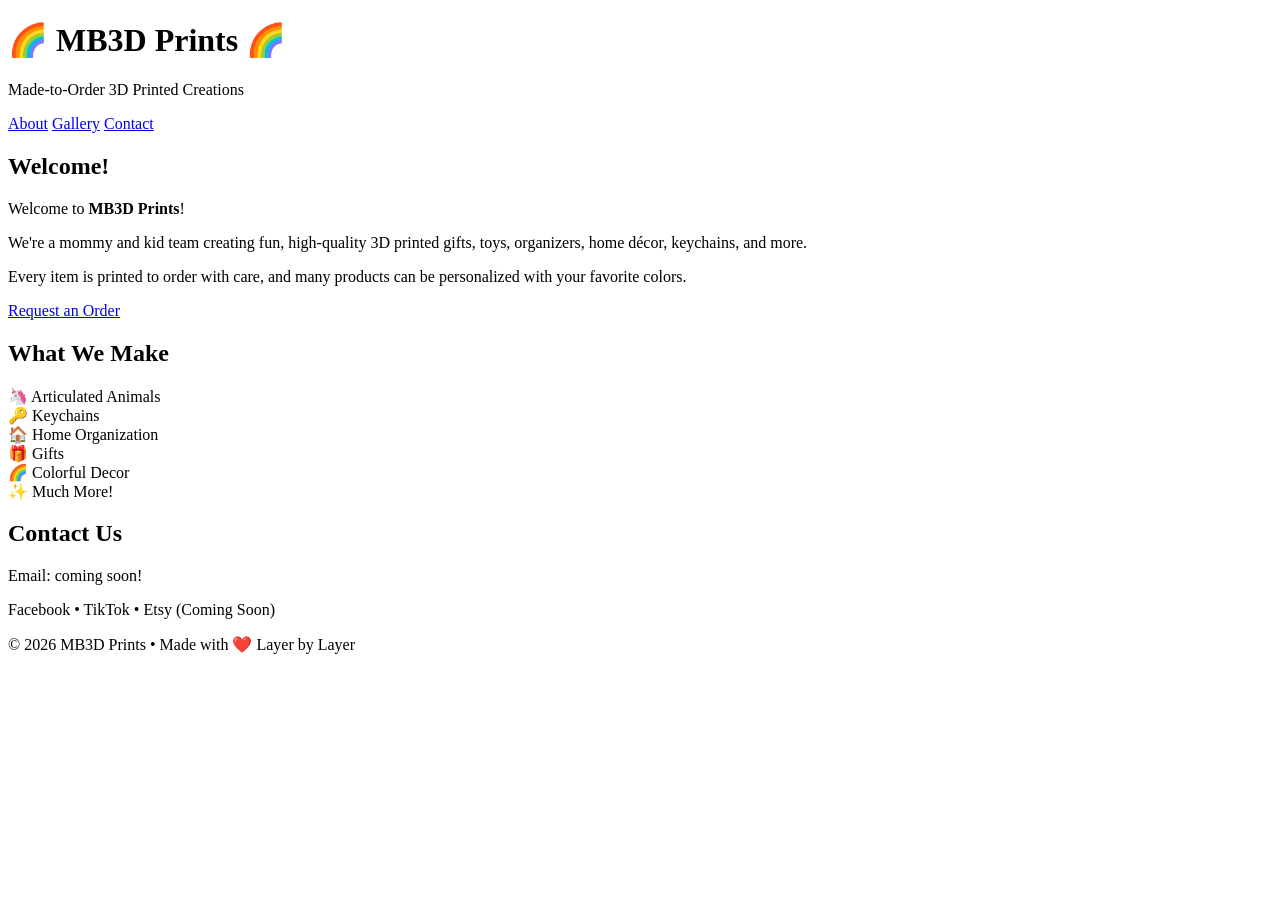
==== Index.html @ 77faa52f "Add initial HTML structure for MB3D Prints This is the initial commit of the Index.html file, which " ====
<!DOCTYPE html>
<html lang="en">
<head>
    <meta charset="UTF-8">
    <meta name="viewport" content="width=device-width, initial-scale=1.0">
    <title>MB3D Prints</title>
    <link rel="stylesheet" href="style.css">
</head>

<body>

<header>
    <h1>🌈 MB3D Prints 🌈</h1>
    <p>Made-to-Order 3D Printed Creations</p>
</header>

<nav>
    <a href="#about">About</a>
    <a href="#gallery">Gallery</a>
    <a href="#contact">Contact</a>
</nav>

<section id="about">
    <h2>Welcome!</h2>

    <p>
        Welcome to <strong>MB3D Prints</strong>!
    </p>

    <p>
        We're a mommy and kid team creating fun, high-quality 3D printed gifts,
        toys, organizers, home décor, keychains, and more.
    </p>

    <p>
        Every item is printed to order with care, and many products can be
        personalized with your favorite colors.
    </p>

    <a class="button" href="#contact">Request an Order</a>
</section>

<section id="gallery">

<h2>What We Make</h2>

<div class="cards">

<div class="card">🦄 Articulated Animals</div>

<div class="card">🔑 Keychains</div>

<div class="card">🏠 Home Organization</div>

<div class="card">🎁 Gifts</div>

<div class="card">🌈 Colorful Decor</div>

<div class="card">✨ Much More!</div>

</div>

</section>

<section id="contact">

<h2>Contact Us</h2>

<p>Email: coming soon!</p>

<p>Facebook • TikTok • Etsy (Coming Soon)</p>

</section>

<footer>

<p>© 2026 MB3D Prints • Made with ❤️ Layer by Layer</p>

</footer>

</body>
</html>
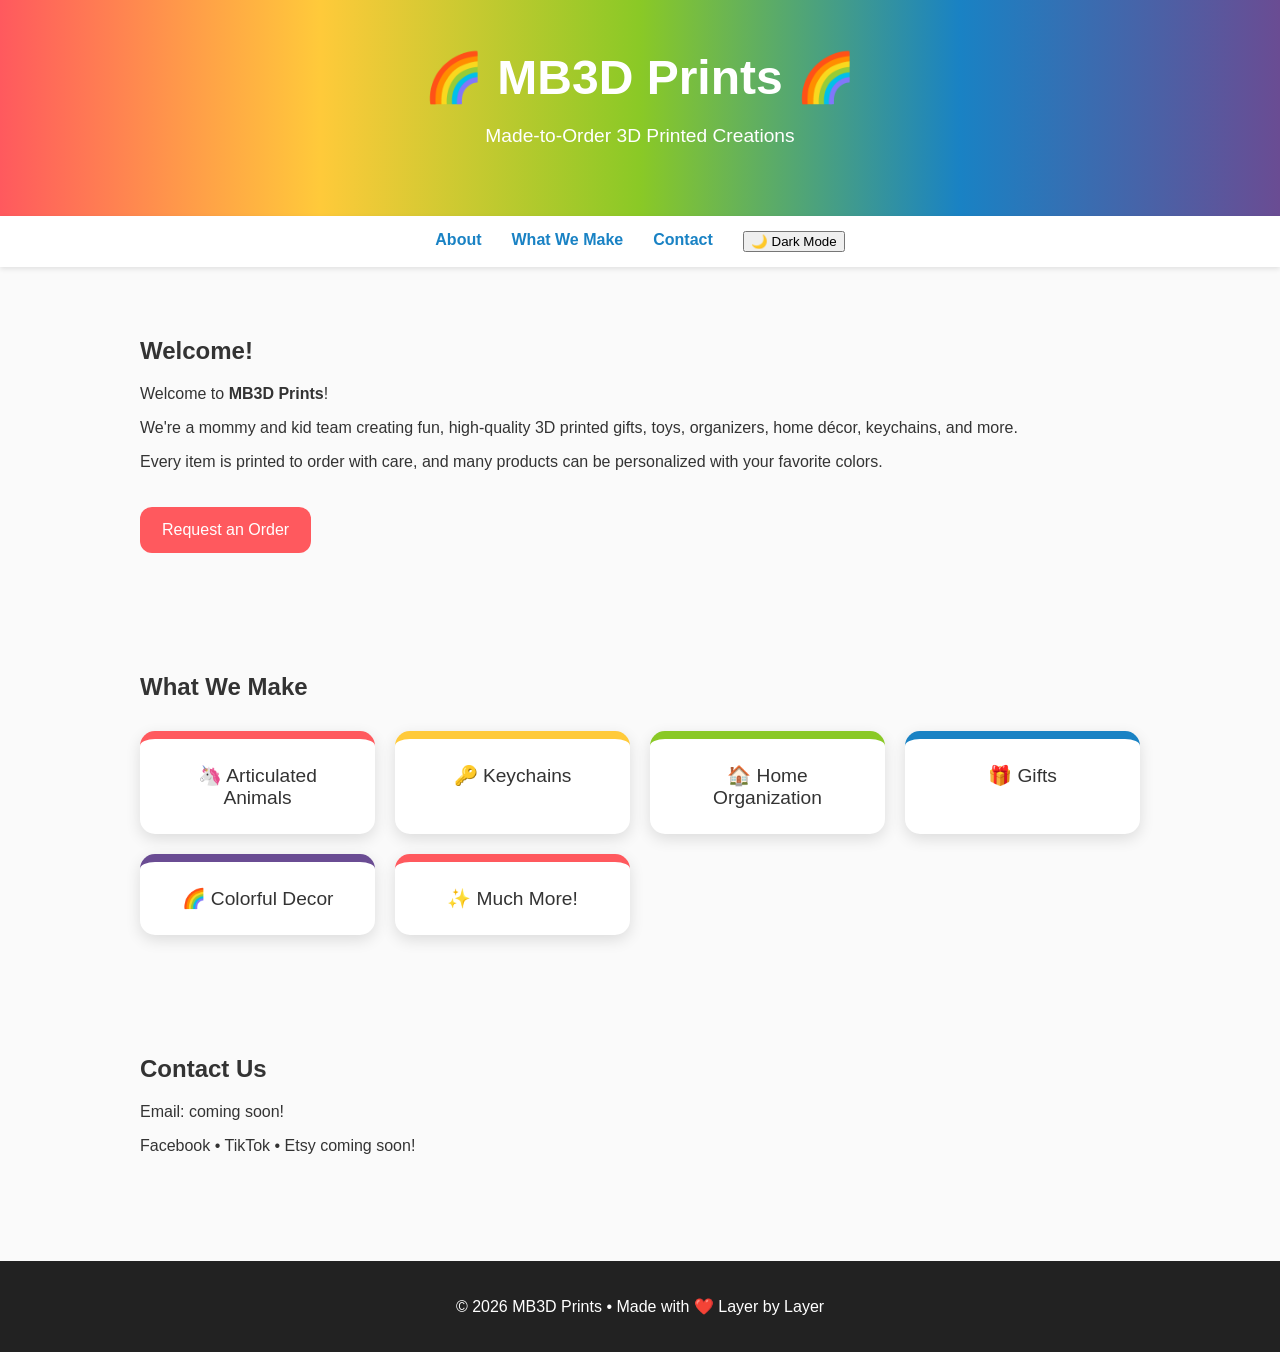
==== commit 8a404e87: "Refactor HTML structure and update content" ====
--- a/Index.html
+++ b/Index.html
@@ -10,14 +10,22 @@
 <body>
 
 <header>
+    <div class="filament-line"></div>
+
+    <div class="printer">
+        <div class="printer-head"></div>
+        <div class="printer-nozzle"></div>
+    </div>
+
     <h1>🌈 MB3D Prints 🌈</h1>
     <p>Made-to-Order 3D Printed Creations</p>
 </header>
 
 <nav>
     <a href="#about">About</a>
-    <a href="#gallery">Gallery</a>
+    <a href="#gallery">What We Make</a>
     <a href="#contact">Contact</a>
+    <button id="themeButton">🌙 Dark Mode</button>
 </nav>
 
 <section id="about">
@@ -41,42 +49,29 @@
 </section>
 
 <section id="gallery">
+    <h2>What We Make</h2>
 
-<h2>What We Make</h2>
-
-<div class="cards">
-
-<div class="card">🦄 Articulated Animals</div>
-
-<div class="card">🔑 Keychains</div>
-
-<div class="card">🏠 Home Organization</div>
-
-<div class="card">🎁 Gifts</div>
-
-<div class="card">🌈 Colorful Decor</div>
-
-<div class="card">✨ Much More!</div>
-
-</div>
-
+    <div class="cards">
+        <div class="card">🦄 Articulated Animals</div>
+        <div class="card">🔑 Keychains</div>
+        <div class="card">🏠 Home Organization</div>
+        <div class="card">🎁 Gifts</div>
+        <div class="card">🌈 Colorful Decor</div>
+        <div class="card">✨ Much More!</div>
+    </div>
 </section>
 
 <section id="contact">
+    <h2>Contact Us</h2>
 
-<h2>Contact Us</h2>
-
-<p>Email: coming soon!</p>
-
-<p>Facebook • TikTok • Etsy (Coming Soon)</p>
-
+    <p>Email: coming soon!</p>
+    <p>Facebook • TikTok • Etsy coming soon!</p>
 </section>
 
 <footer>
-
-<p>© 2026 MB3D Prints • Made with ❤️ Layer by Layer</p>
-
+    <p>© 2026 MB3D Prints • Made with ❤️ Layer by Layer</p>
 </footer>
 
+<script src="script.js"></script>
 </body>
 </html>
--- a/style.css
+++ b/style.css
@@ -0,0 +1,136 @@
+body{
+    margin:0;
+    font-family:Arial, Helvetica, sans-serif;
+    background:#fafafa;
+    color:#333;
+}
+
+header{
+
+    background:linear-gradient(
+        90deg,
+        #ff595e,
+        #ffca3a,
+        #8ac926,
+        #1982c4,
+        #6a4c93
+    );
+
+    color:white;
+    text-align:center;
+    padding:50px 20px;
+}
+
+header h1{
+    margin:0;
+    font-size:3rem;
+}
+
+header p{
+    font-size:1.2rem;
+}
+
+nav{
+    background:white;
+    display:flex;
+    justify-content:center;
+    gap:30px;
+    padding:15px;
+    box-shadow:0 2px 5px rgba(0,0,0,.1);
+}
+
+nav a{
+    text-decoration:none;
+    color:#1982c4;
+    font-weight:bold;
+}
+
+section{
+    max-width:1000px;
+    margin:auto;
+    padding:50px 20px;
+}
+
+.button{
+
+    display:inline-block;
+
+    margin-top:20px;
+
+    background:#ff595e;
+
+    color:white;
+
+    padding:14px 22px;
+
+    border-radius:12px;
+
+    text-decoration:none;
+
+    transition:.3s;
+}
+
+.button:hover{
+    background:#1982c4;
+}
+
+.cards{
+
+    display:grid;
+
+    grid-template-columns:repeat(auto-fit,minmax(220px,1fr));
+
+    gap:20px;
+
+    margin-top:30px;
+}
+
+.card{
+
+    background:white;
+
+    border-radius:15px;
+
+    padding:25px;
+
+    text-align:center;
+
+    font-size:1.2rem;
+
+    box-shadow:0 5px 15px rgba(0,0,0,.12);
+
+    border-top:8px solid #ff595e;
+}
+
+.card:nth-child(2){
+    border-color:#ffca3a;
+}
+
+.card:nth-child(3){
+    border-color:#8ac926;
+}
+
+.card:nth-child(4){
+    border-color:#1982c4;
+}
+
+.card:nth-child(5){
+    border-color:#6a4c93;
+}
+
+.card:nth-child(6){
+    border-color:#ff595e;
+}
+
+footer{
+
+    background:#222;
+
+    color:white;
+
+    text-align:center;
+
+    padding:20px;
+
+    margin-top:40px;
+}
